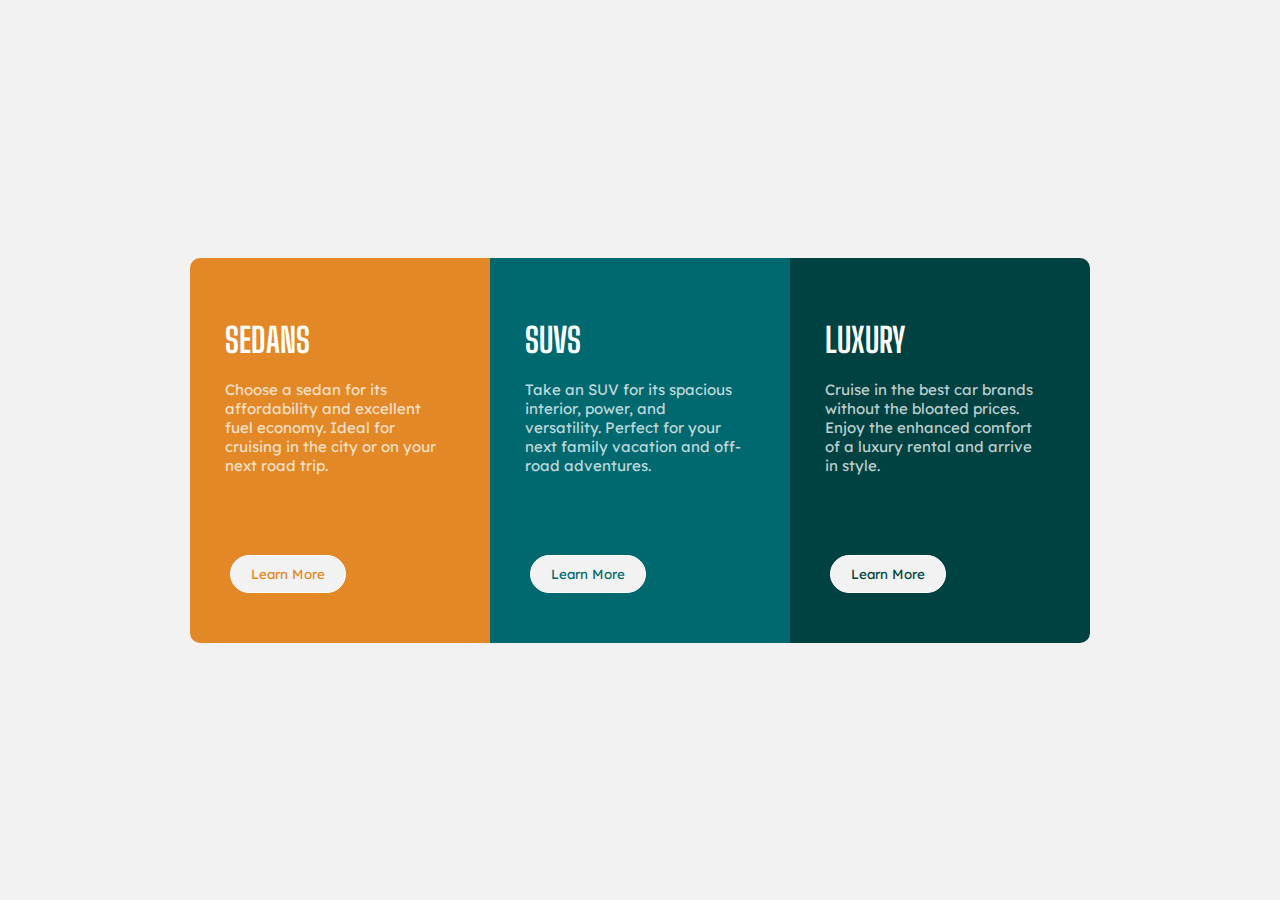
==== frontend-mentor-challenges/3-column-preview-card/index.html @ 4960933b "Frontend Mentor Challenge" ====
<!DOCTYPE html>
<html lang="en">
<head>
  <meta charset="UTF-8">
  <meta http-equiv="X-UA-Compatible" content="IE=edge">
  <meta name="viewport" content="width=device-width, initial-scale=1.0">
  <link rel="stylesheet" href="style.css">
  <title>3 Column Preview Card</title>
</head>
<body>
  <div class="container">
    <div class="box1">
      <img src="/images/icon-sedans.svg" alt="">
      <h1>Sedans</h1>
      <p>Choose a sedan for its affordability and excellent fuel economy.
        Ideal for cruising in the city or on your next road trip.
      </p>
      <button class="button button-sedan">Learn More</button>
    </div>

    <div class="box2">
      <img src="/images/icon-suvs.svg" alt="">
      <h1>SUVS</h1>
      <p>Take an SUV for its spacious interior, power, and versatility. 
        Perfect for your next family vacation and off-road adventures.
      </p>
      <button class="button button-suv">Learn More</button>
    </div>

    <div class="box3">
      <img src="/images/icon-luxury.svg" alt="">
      <h1>LUXURY</h1>
      <p>Cruise in the best car brands without the bloated prices.
        Enjoy the enhanced comfort of a luxury rental and arrive in style.
      </p>
      <button class="button button-luxury">Learn More</button>
    </div>
  </div>
</body>
</html>
---- frontend-mentor-challenges/3-column-preview-card/style.css ----
@import url('https://fonts.googleapis.com/css2?family=Big+Shoulders+Display:wght@700&family=Lexend+Deca&family=Outfit:wght@400;700&display=swap');

* {
  box-sizing: border-box;
  margin: 0;
  padding: 0;
}

body {
  font-size: 15px;
  background: hsl(0, 0%, 95%);
}

img {
  margin-left: 15px;
}

h1 {
  color: #fff;
  font-family: "Big Shoulders Display";
  font-size: 34px;
  font-weight: 700;
  text-transform: uppercase;
  padding: 15px 0 0 15px;
}

p {
  color: hsla(0, 0%, 100%, 0.75);
  font-family: "Lexend Deca";
  font-weight: 400;
  padding: 20px 25px 80px 15px;

}

.button {
  font-family: "Lexend Deca";
  background-color: hsl(0, 0%, 95%);
  padding: 10px 20px;
  margin-left: 20px;
  border-radius: 20px;
  border: 1px solid #fff;
  margin-bottom: 20px;
}

.button-sedan {
  color: hsl(31, 77%, 52%);
}

.button-suv {
  color: hsl(184, 100%, 22%);
}

.button-luxury {

  color: hsl(179, 100%, 13%);
}

.button-sedan:active,
.button-suv:active,
.button-luxury:active {
  background: transparent;
  border: 1px solid #fff;
  color: #fff;
  cursor: pointer;
}

.container {
  max-width: 1440px;
  height: 100vh;
  display: grid;
  grid-template-columns: repeat(3, 300px);
  justify-content: center;
  align-items: center;
}

.box1 { 
  max-width: 300px;
  padding: 30px 20px;
  background: hsl(31, 77%, 52%);
  border-radius: 10px 0 0 10px;
}

.box2 {
  max-width: 300px;
  padding: 30px 20px;
  background: hsl(184, 100%, 22%);
}

.box3 {
  max-width: 300px;
  padding: 30px 20px;
  background: hsl(179, 100%, 13%);
  border-radius: 0 10px 10px 0;
}

@media (max-width: 992px) {
  .container {
    display: grid;
    grid-template-columns: auto;
  }

  .box1 {
    border-radius: 10px 10px 0 0px;
  }

  .box3 {
    border-radius: 0 0 10px 10px;
  }
}
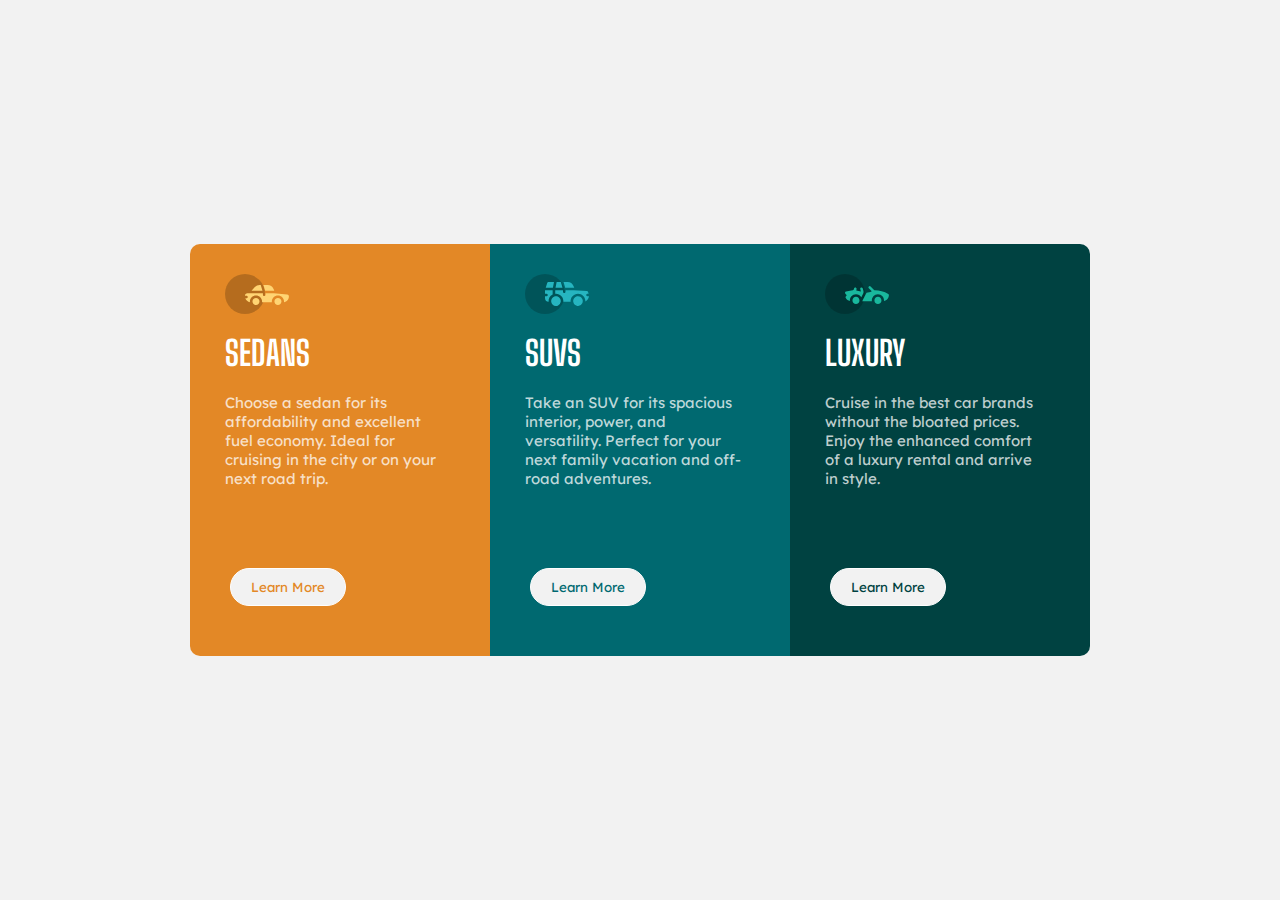
==== commit 3b722651: "Frontend Mentor Challenge" ====
--- a/frontend-mentor-challenges/3-column-preview-card/index.html
+++ b/frontend-mentor-challenges/3-column-preview-card/index.html
@@ -10,7 +10,7 @@
 <body>
   <div class="container">
     <div class="box1">
-      <img src="/images/icon-sedans.svg" alt="">
+      <img src="images/icon-sedans.svg" alt="Sedan Icon">
       <h1>Sedans</h1>
       <p>Choose a sedan for its affordability and excellent fuel economy.
         Ideal for cruising in the city or on your next road trip.
@@ -19,7 +19,7 @@
     </div>
 
     <div class="box2">
-      <img src="/images/icon-suvs.svg" alt="">
+      <img src="images/icon-suvs.svg" alt="SUV Icon">
       <h1>SUVS</h1>
       <p>Take an SUV for its spacious interior, power, and versatility. 
         Perfect for your next family vacation and off-road adventures.
@@ -28,7 +28,7 @@
     </div>
 
     <div class="box3">
-      <img src="/images/icon-luxury.svg" alt="">
+      <img src="images/icon-luxury.svg" alt="Luxury Icon">
       <h1>LUXURY</h1>
       <p>Cruise in the best car brands without the bloated prices.
         Enjoy the enhanced comfort of a luxury rental and arrive in style.
